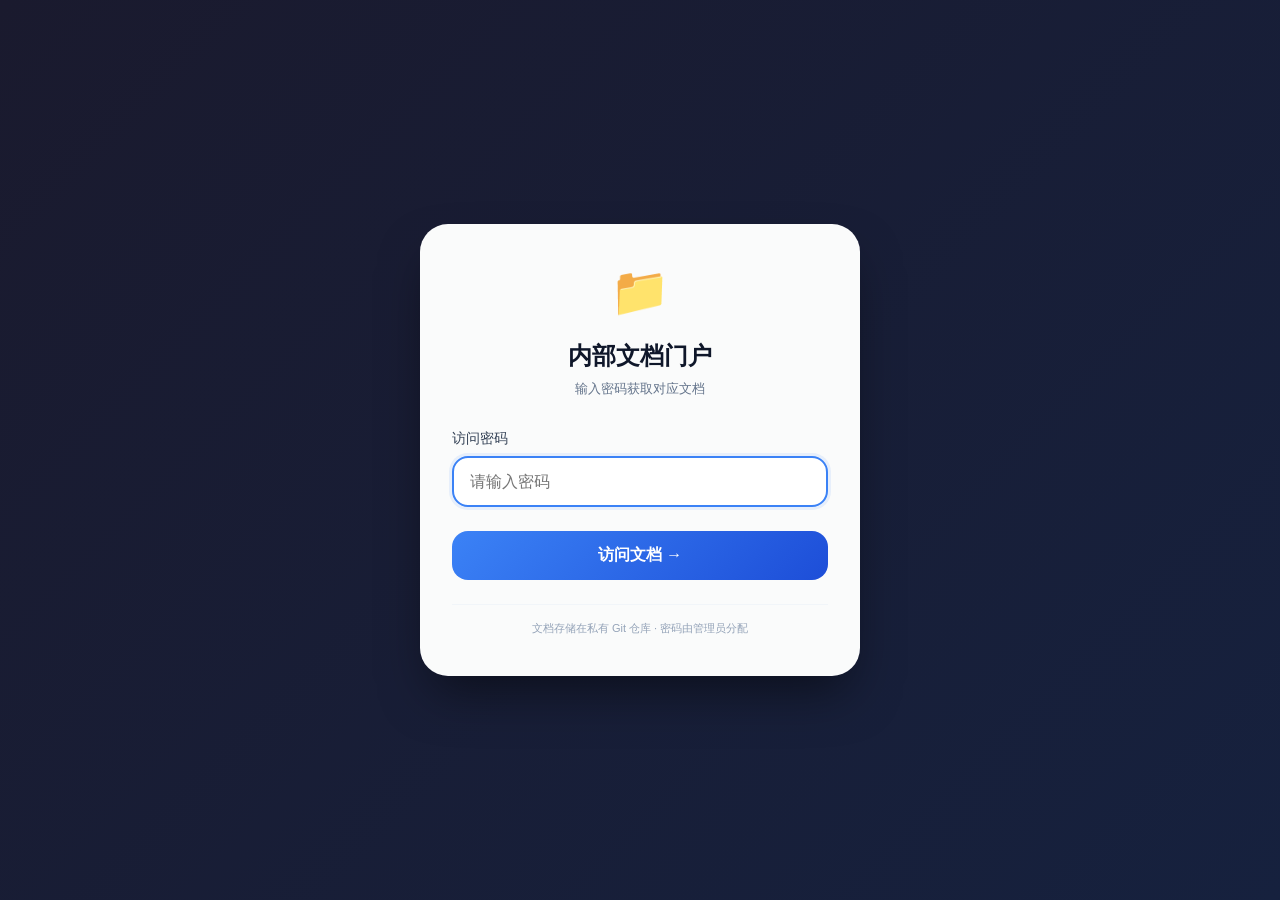
==== index.html @ b137f460 "1" ====
<!DOCTYPE html>
<html lang="zh-CN">
<head>
    <meta charset="UTF-8">
    <meta name="viewport" content="width=device-width, initial-scale=1.0">
    <title>内部文档门户</title>
    <style>
        * {
            margin: 0;
            padding: 0;
            box-sizing: border-box;
        }

        body {
            font-family: -apple-system, BlinkMacSystemFont, 'Segoe UI', Roboto, Arial, sans-serif;
            background: linear-gradient(135deg, #1a1a2e 0%, #16213e 100%);
            min-height: 100vh;
            display: flex;
            justify-content: center;
            align-items: center;
            padding: 20px;
        }

        .card {
            background: rgba(255, 255, 255, 0.98);
            border-radius: 28px;
            box-shadow: 0 25px 50px -12px rgba(0, 0, 0, 0.5);
            padding: 40px 32px;
            width: 100%;
            max-width: 440px;
        }

        .logo {
            text-align: center;
            font-size: 48px;
            margin-bottom: 20px;
        }

        h1 {
            text-align: center;
            color: #0f172a;
            font-size: 24px;
            margin-bottom: 8px;
        }

        .sub {
            text-align: center;
            color: #64748b;
            font-size: 13px;
            margin-bottom: 32px;
        }

        .input-group {
            margin-bottom: 24px;
        }

        label {
            display: block;
            margin-bottom: 8px;
            color: #334155;
            font-weight: 500;
            font-size: 14px;
        }

        input {
            width: 100%;
            padding: 14px 16px;
            font-size: 16px;
            border: 2px solid #e2e8f0;
            border-radius: 16px;
            background: #f8fafc;
            transition: all 0.2s;
            outline: none;
            font-family: monospace;
        }

        input:focus {
            border-color: #3b82f6;
            background: white;
            box-shadow: 0 0 0 3px rgba(59, 130, 246, 0.1);
        }

        button {
            width: 100%;
            padding: 14px;
            background: linear-gradient(135deg, #3b82f6 0%, #1d4ed8 100%);
            color: white;
            border: none;
            border-radius: 16px;
            font-size: 16px;
            font-weight: 600;
            cursor: pointer;
            transition: all 0.2s;
        }

        button:hover {
            transform: translateY(-1px);
            box-shadow: 0 10px 20px -5px rgba(59, 130, 246, 0.4);
        }

        .message {
            margin-top: 20px;
            padding: 12px;
            border-radius: 14px;
            font-size: 14px;
            text-align: center;
            display: none;
        }

        .message.error {
            background: #fef2f2;
            color: #dc2626;
            border: 1px solid #fecaca;
            display: block;
        }

        .footer {
            text-align: center;
            font-size: 11px;
            color: #94a3b8;
            margin-top: 24px;
            padding-top: 16px;
            border-top: 1px solid #f1f5f9;
        }
    </style>
</head>
<body>
    <div class="card">
        <div class="logo">📁</div>
        <h1>内部文档门户</h1>
        <div class="sub">输入密码获取对应文档</div>

        <div class="input-group">
            <label>访问密码</label>
            <input type="password" id="passwordInput" placeholder="请输入密码" autocomplete="off" autofocus>
        </div>

        <button id="submitBtn">访问文档 →</button>

        <div id="messageBox" class="message"></div>
        <div class="footer">文档存储在私有 Git 仓库 · 密码由管理员分配</div>
    </div>

    <script>
        // ============================================================
        // 🔧 配置区域：密码 → 仓库内文档的相对路径
        // ============================================================
        
        // 基础路径：你的 Git 仓库托管地址（开启 Pages 后获得）
  
        const BASE_URL = "https://www.parttriangleagencypart.top/";
        
        // 密码映射：密码 → 文档相对路径（相对于 docs/ 文件夹）
        const PASSWORD_MAP = {
            // 格式："密码" : "文档相对路径"
            "冻酸奶": "docs/三角机构-Triangle Agency特工手册.pdf",
            "projectX": "docs/project-plan.pdf",
            "finance88": "docs/finance-report.html",
            "internal": "docs/internal/secret-doc.md"
        };
        
        // ============================================================

        const passwordInput = document.getElementById('passwordInput');
        const submitBtn = document.getElementById('submitBtn');
        const messageBox = document.getElementById('messageBox');

        function showError(msg) {
            messageBox.textContent = msg;
            messageBox.className = 'message error';
            setTimeout(() => {
                if (messageBox.className === 'message error') {
                    messageBox.style.display = 'none';
                    messageBox.className = 'message';
                }
            }, 3000);
        }

        function hideMessage() {
            messageBox.style.display = 'none';
            messageBox.className = 'message';
        }

        function validateAndRedirect() {
            const inputPassword = passwordInput.value;
            hideMessage();
            
            if (!inputPassword.trim()) {
                showError('⚠️ 请输入密码');
                passwordInput.focus();
                return;
            }
            
            const relativePath = PASSWORD_MAP[inputPassword];
            
            if (relativePath) {
                // 构建完整访问URL
                const fullUrl = BASE_URL + relativePath;
                console.log(`✅ 密码匹配成功，跳转到: ${fullUrl}`);
                window.location.href = fullUrl;
            } else {
                showError('❌ 密码错误，无访问权限');
                passwordInput.value = '';
                passwordInput.focus();
            }
        }

        submitBtn.addEventListener('click', validateAndRedirect);
        passwordInput.addEventListener('keypress', function(event) {
            if (event.key === 'Enter') {
                event.preventDefault();
                validateAndRedirect();
            }
        });
        
        passwordInput.addEventListener('focus', function() {
            hideMessage();
        });
        
        console.log(`🔐 文档门户已启动，配置 ${Object.keys(PASSWORD_MAP).length} 个文档`);
    </script>
</body>
</html>
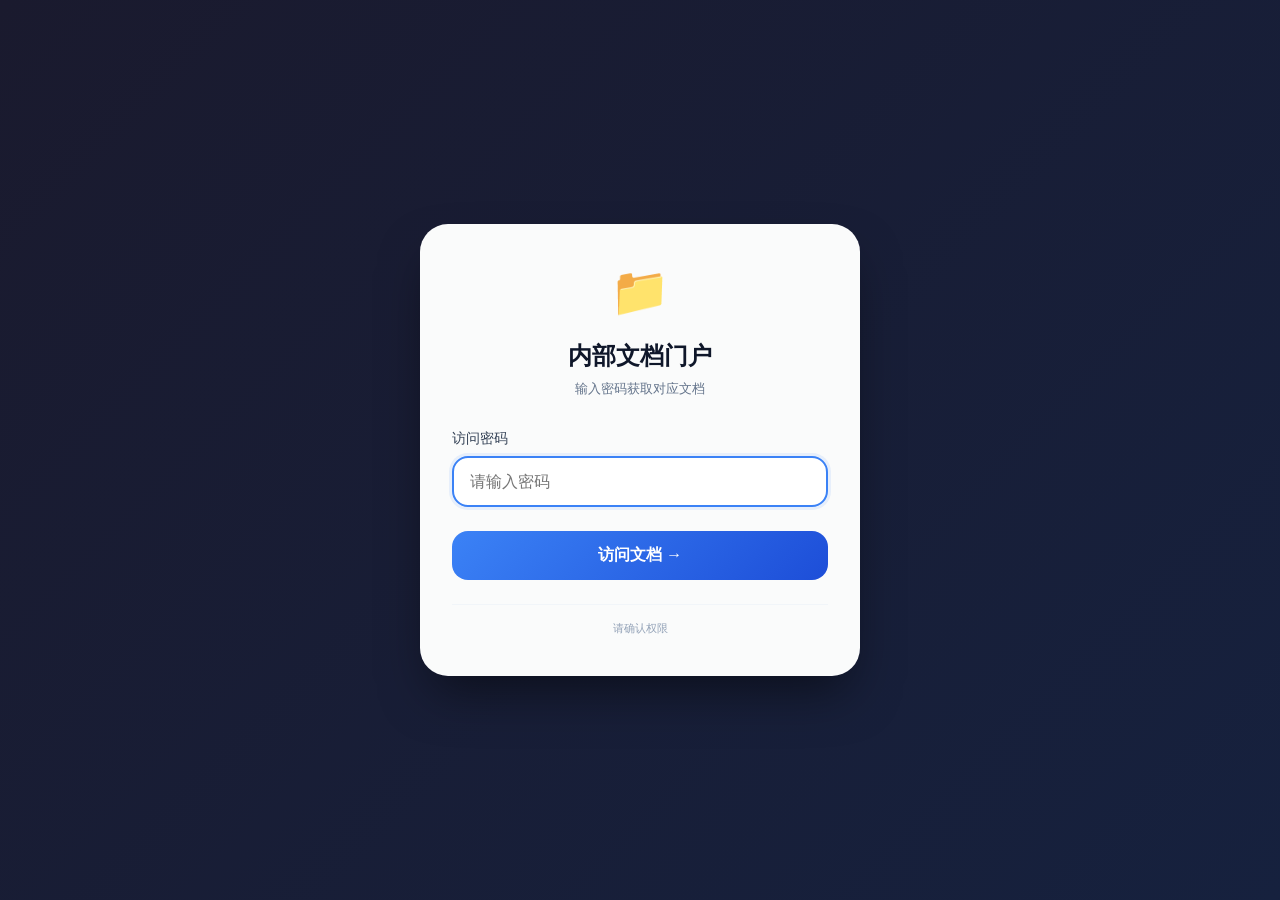
==== commit 005cda26: "1" ====
--- a/index.html
+++ b/index.html
@@ -3,7 +3,7 @@
 <head>
     <meta charset="UTF-8">
     <meta name="viewport" content="width=device-width, initial-scale=1.0">
-    <title>内部文档门户</title>
+    <title>三角机构档案库</title>
     <style>
         * {
             margin: 0;
@@ -138,7 +138,7 @@
         <button id="submitBtn">访问文档 →</button>
 
         <div id="messageBox" class="message"></div>
-        <div class="footer">文档存储在私有 Git 仓库 · 密码由管理员分配</div>
+        <div class="footer">请确认权限</div>
     </div>
 
     <script>
@@ -153,7 +153,7 @@
         // 密码映射：密码 → 文档相对路径（相对于 docs/ 文件夹）
         const PASSWORD_MAP = {
             // 格式："密码" : "文档相对路径"
-            "冻酸奶": "docs/三角机构-Triangle Agency特工手册.pdf",
+            "冻酸奶": "docs/000.pdf",
             "projectX": "docs/project-plan.pdf",
             "finance88": "docs/finance-report.html",
             "internal": "docs/internal/secret-doc.md"
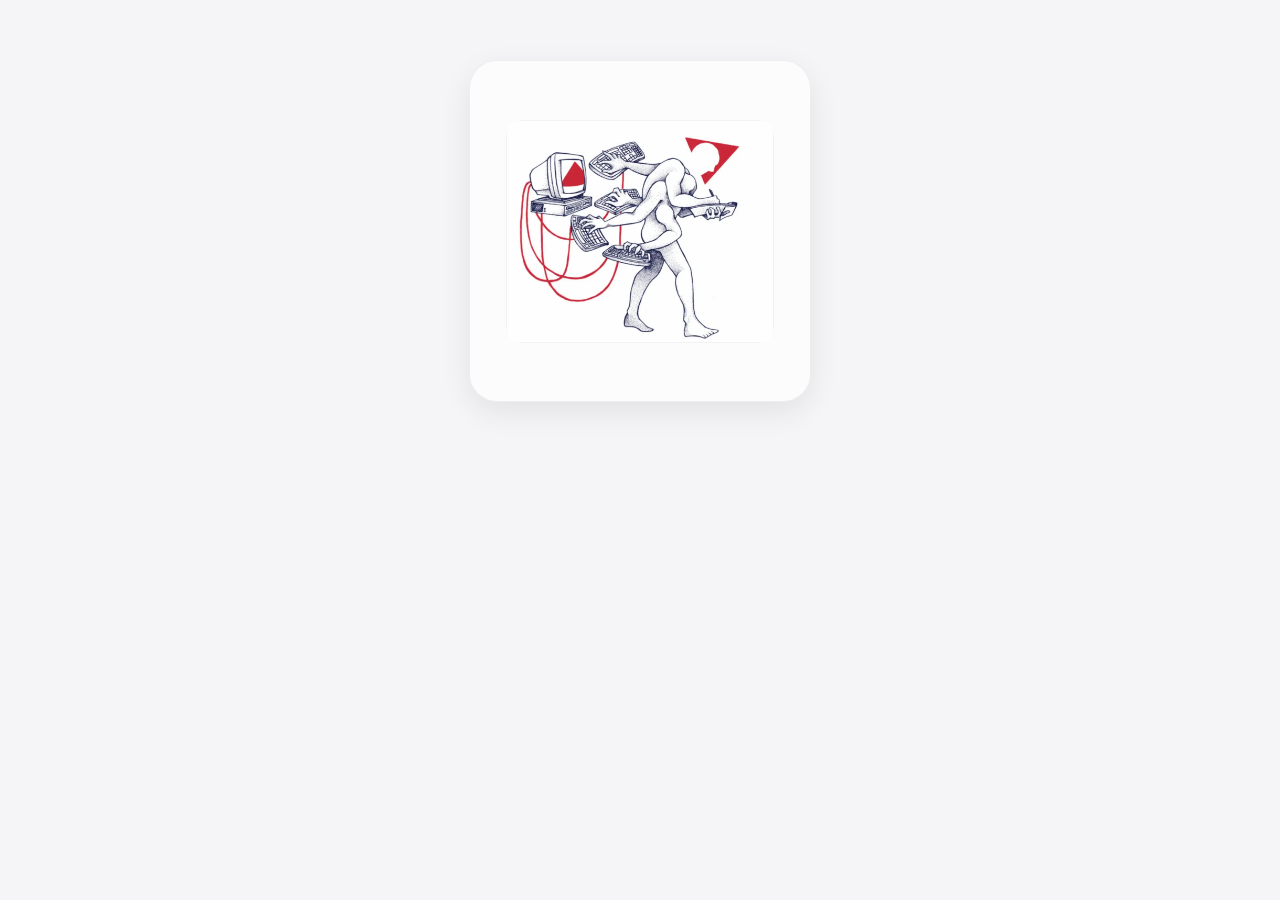
==== commit a45ccd62: "1" ====
--- a/index.html
+++ b/index.html
@@ -1,223 +1,17 @@
 <!DOCTYPE html>
 <html lang="zh-CN">
 <head>
-    <meta charset="UTF-8">
-    <meta name="viewport" content="width=device-width, initial-scale=1.0">
-    <title>三角机构档案库</title>
-    <style>
-        * {
-            margin: 0;
-            padding: 0;
-            box-sizing: border-box;
-        }
+<meta charset="UTF-8" />
+<meta name="viewport" content="width=device-width, initial-scale=1.0"/>
+<title>遗藏……有人记得</title>
 
-        body {
-            font-family: -apple-system, BlinkMacSystemFont, 'Segoe UI', Roboto, Arial, sans-serif;
-            background: linear-gradient(135deg, #1a1a2e 0%, #16213e 100%);
-            min-height: 100vh;
-            display: flex;
-            justify-content: center;
-            align-items: center;
-            padding: 20px;
-        }
+<link rel="stylesheet" href="style.css">
+</head>
 
-        .card {
-            background: rgba(255, 255, 255, 0.98);
-            border-radius: 28px;
-            box-shadow: 0 25px 50px -12px rgba(0, 0, 0, 0.5);
-            padding: 40px 32px;
-            width: 100%;
-            max-width: 440px;
-        }
+<body>
 
-        .logo {
-            text-align: center;
-            font-size: 48px;
-            margin-bottom: 20px;
-        }
+<div class="container" id="app"></div>
 
-        h1 {
-            text-align: center;
-            color: #0f172a;
-            font-size: 24px;
-            margin-bottom: 8px;
-        }
-
-        .sub {
-            text-align: center;
-            color: #64748b;
-            font-size: 13px;
-            margin-bottom: 32px;
-        }
-
-        .input-group {
-            margin-bottom: 24px;
-        }
-
-        label {
-            display: block;
-            margin-bottom: 8px;
-            color: #334155;
-            font-weight: 500;
-            font-size: 14px;
-        }
-
-        input {
-            width: 100%;
-            padding: 14px 16px;
-            font-size: 16px;
-            border: 2px solid #e2e8f0;
-            border-radius: 16px;
-            background: #f8fafc;
-            transition: all 0.2s;
-            outline: none;
-            font-family: monospace;
-        }
-
-        input:focus {
-            border-color: #3b82f6;
-            background: white;
-            box-shadow: 0 0 0 3px rgba(59, 130, 246, 0.1);
-        }
-
-        button {
-            width: 100%;
-            padding: 14px;
-            background: linear-gradient(135deg, #3b82f6 0%, #1d4ed8 100%);
-            color: white;
-            border: none;
-            border-radius: 16px;
-            font-size: 16px;
-            font-weight: 600;
-            cursor: pointer;
-            transition: all 0.2s;
-        }
-
-        button:hover {
-            transform: translateY(-1px);
-            box-shadow: 0 10px 20px -5px rgba(59, 130, 246, 0.4);
-        }
-
-        .message {
-            margin-top: 20px;
-            padding: 12px;
-            border-radius: 14px;
-            font-size: 14px;
-            text-align: center;
-            display: none;
-        }
-
-        .message.error {
-            background: #fef2f2;
-            color: #dc2626;
-            border: 1px solid #fecaca;
-            display: block;
-        }
-
-        .footer {
-            text-align: center;
-            font-size: 11px;
-            color: #94a3b8;
-            margin-top: 24px;
-            padding-top: 16px;
-            border-top: 1px solid #f1f5f9;
-        }
-    </style>
-</head>
-<body>
-    <div class="card">
-        <div class="logo">📁</div>
-        <h1>内部文档门户</h1>
-        <div class="sub">输入密码获取对应文档</div>
-
-        <div class="input-group">
-            <label>访问密码</label>
-            <input type="password" id="passwordInput" placeholder="请输入密码" autocomplete="off" autofocus>
-        </div>
-
-        <button id="submitBtn">访问文档 →</button>
-
-        <div id="messageBox" class="message"></div>
-        <div class="footer">请确认权限</div>
-    </div>
-
-    <script>
-        // ============================================================
-        // 🔧 配置区域：密码 → 仓库内文档的相对路径
-        // ============================================================
-        
-        // 基础路径：你的 Git 仓库托管地址（开启 Pages 后获得）
-  
-        const BASE_URL = "https://www.parttriangleagencypart.top/";
-        
-        // 密码映射：密码 → 文档相对路径（相对于 docs/ 文件夹）
-        const PASSWORD_MAP = {
-            // 格式："密码" : "文档相对路径"
-            "冻酸奶": "docs/000.pdf",
-            "projectX": "docs/project-plan.pdf",
-            "finance88": "docs/finance-report.html",
-            "internal": "docs/internal/secret-doc.md"
-        };
-        
-        // ============================================================
-
-        const passwordInput = document.getElementById('passwordInput');
-        const submitBtn = document.getElementById('submitBtn');
-        const messageBox = document.getElementById('messageBox');
-
-        function showError(msg) {
-            messageBox.textContent = msg;
-            messageBox.className = 'message error';
-            setTimeout(() => {
-                if (messageBox.className === 'message error') {
-                    messageBox.style.display = 'none';
-                    messageBox.className = 'message';
-                }
-            }, 3000);
-        }
-
-        function hideMessage() {
-            messageBox.style.display = 'none';
-            messageBox.className = 'message';
-        }
-
-        function validateAndRedirect() {
-            const inputPassword = passwordInput.value;
-            hideMessage();
-            
-            if (!inputPassword.trim()) {
-                showError('⚠️ 请输入密码');
-                passwordInput.focus();
-                return;
-            }
-            
-            const relativePath = PASSWORD_MAP[inputPassword];
-            
-            if (relativePath) {
-                // 构建完整访问URL
-                const fullUrl = BASE_URL + relativePath;
-                console.log(`✅ 密码匹配成功，跳转到: ${fullUrl}`);
-                window.location.href = fullUrl;
-            } else {
-                showError('❌ 密码错误，无访问权限');
-                passwordInput.value = '';
-                passwordInput.focus();
-            }
-        }
-
-        submitBtn.addEventListener('click', validateAndRedirect);
-        passwordInput.addEventListener('keypress', function(event) {
-            if (event.key === 'Enter') {
-                event.preventDefault();
-                validateAndRedirect();
-            }
-        });
-        
-        passwordInput.addEventListener('focus', function() {
-            hideMessage();
-        });
-        
-        console.log(`🔐 文档门户已启动，配置 ${Object.keys(PASSWORD_MAP).length} 个文档`);
-    </script>
+<script src="script.js"></script>
 </body>
 </html>
--- a/style.css
+++ b/style.css
@@ -0,0 +1,278 @@
+/* =========================
+   🍎 Apple 风背景
+========================= */
+body{
+    margin:0;
+    font-family: -apple-system, BlinkMacSystemFont, "SF Pro Display",
+                 "Helvetica Neue", Arial;
+
+    /* ✔ 苹果系统标准背景色 */
+    background: #f5f5f7;
+
+    color:#1d1d1f;
+
+    /* ✔ 关键：铺满全屏 */
+    min-height: 100vh;
+}
+/* =========================
+   布局（更大留白）
+========================= */
+.container{
+    display:grid;
+    grid-template-columns:repeat(auto-fit, minmax(9cm, 1fr));
+    gap:32px;
+    padding:60px;
+    justify-items:center;
+}
+
+/* =========================
+   🍏 Apple 卡片按钮（核心）
+========================= */
+.btn{
+    width:9cm;
+    height:9cm;
+
+    border-radius:28px;
+
+    /* 玻璃底 */
+    background: rgba(255,255,255,0.7);
+
+    border:1px solid rgba(0,0,0,0.06);
+
+    /* 苹果级阴影（非常轻） */
+    box-shadow:
+        0 10px 30px rgba(0,0,0,0.08);
+
+    backdrop-filter: blur(18px);
+    -webkit-backdrop-filter: blur(18px);
+
+    position:relative;
+    cursor:pointer;
+
+    display:flex;
+    align-items:center;
+    justify-content:center;
+
+    transition: all 0.25s ease;
+}
+
+/* =========================
+   hover：苹果式“漂浮”
+========================= */
+.btn:hover{
+    transform: translateY(-8px) scale(1.02);
+
+    box-shadow:
+        0 20px 50px rgba(0,0,0,0.12);
+}
+
+/* 点击反馈（苹果很轻） */
+.btn:active{
+    transform: translateY(-3px) scale(0.99);
+}
+
+/* =========================
+   索引标签（极简）
+========================= */
+.btn::before{
+
+    content: ""
+}
+
+/* =========================
+   图片区域（玻璃小卡）
+========================= */
+.img-placeholder{
+    width:78%;
+    height:65%;
+
+    border-radius:18px;
+
+    background: rgba(255,255,255,0.6);
+
+    border:1px solid rgba(0,0,0,0.05);
+
+    display:flex;
+    align-items:center;
+    justify-content:center;
+
+    font-size:12px;
+    color:rgba(0,0,0,0.4);
+
+    backdrop-filter: blur(10px);
+}
+
+/* =========================
+   🍏 modal（苹果浮层）
+========================= */
+.modal{
+    display:none;
+    position:fixed;
+    inset:0;
+    top: 0; left: 0;
+    width: 100%;
+    height: 100%;
+    background: rgba(0,0,0,0.25);
+
+    justify-content:center;
+    align-items:center;
+    z-index: 999;
+}
+
+/* =========================
+   弹窗主体（Apple Card）
+========================= */
+.modal-content{
+    width:440px;
+    height:440px;
+
+    border-radius:28px;
+
+    background: rgba(255,255,255,0.75);
+
+    border:1px solid rgba(0,0,0,0.06);
+
+    backdrop-filter: blur(20px);
+    -webkit-backdrop-filter: blur(20px);
+
+    box-shadow:
+        0 25px 70px rgba(0,0,0,0.18);
+
+    display:flex;
+    flex-direction:column;
+    align-items:center;
+
+    padding:24px;
+
+    position:relative;
+}
+
+/* 关闭按钮（苹果极简） */
+.close{
+    position:absolute;
+    top:14px;
+    right:16px;
+    cursor:pointer;
+    font-size:14px;
+    color:rgba(0,0,0,0.5);
+}
+
+/* =========================
+   弹窗图片
+========================= */
+.modal-img{
+    width:85%;
+    height:190px;
+
+    border-radius:18px;
+
+    background: rgba(255,255,255,0.6);
+
+    border:1px solid rgba(0,0,0,0.05);
+
+    display:flex;
+    align-items:center;
+    justify-content:center;
+
+    margin-top:35px;
+
+    color:rgba(0,0,0,0.45);
+}
+
+.modal-img img {
+    max-width: 90%;   /* 最大宽度不超出 modal 内容 */
+    max-height: 60vh; /* 高度限制在视口的60% */
+    object-fit: contain; /* 保持比例完整显示 */
+    display: block;
+    margin: 0 auto;  /* 居中 */
+    border-radius: 8px;
+}
+
+.btn .img-placeholder img {
+    width: 100%;     /* 宽度填满父容器 */
+    height: 100%;    /* 高度填满父容器 */
+    object-fit: cover; /* 按比例裁剪填充，不变形 */
+    border-radius: 12px; /* 保持按钮柔和圆角 */
+}
+/* 标题 */
+.title{
+    margin-top:14px;
+    font-size:18px;
+    font-weight:500;
+}
+
+/* 字体索引 */
+.font-index{
+    font-size:12px;
+    color:rgba(0,0,0,0.4);
+}
+
+/* =========================
+   输入框（苹果风）
+========================= */
+input{
+    margin-top:12px;
+    width:85%;
+
+    padding:10px 12px;
+
+    border-radius:12px;
+
+    border:1px solid rgba(0,0,0,0.08);
+
+    background: rgba(255,255,255,0.7);
+
+    outline:none;
+
+    transition:0.2s;
+}
+
+input:focus{
+    border-color: rgba(0,122,255,0.6);
+    box-shadow:0 0 0 3px rgba(0,122,255,0.15);
+}
+
+/* =========================
+   按钮（苹果系统按钮）
+========================= */
+button{
+    margin-top:14px;
+    width:85%;
+
+    padding:10px;
+
+    border-radius:12px;
+
+    border:none;
+
+    background: #007aff;
+
+    color:#fff;
+
+    cursor:pointer;
+
+    transition:0.2s;
+}
+
+button:hover{
+    transform: translateY(-2px);
+    background:#0a84ff;
+}
+
+button:active{
+    transform: scale(0.98);
+}
+
+.font-index.highlight{
+    font-style: italic;               /* 斜体 */
+    color: #888888;                   /* 灰色 */
+    font-family: "Courier New", monospace; /* 类似虚线、等宽字体 */
+    letter-spacing: 2px;              /* 可调字符间距，更有虚线感 */
+}   
+
+/* 打开 modal 时页面按钮淡化 */
+body.modal-open .btn {
+    opacity: 0.3;
+    pointer-events: none; /* 禁止点击 */
+    transition: opacity 0.3s;
+}
